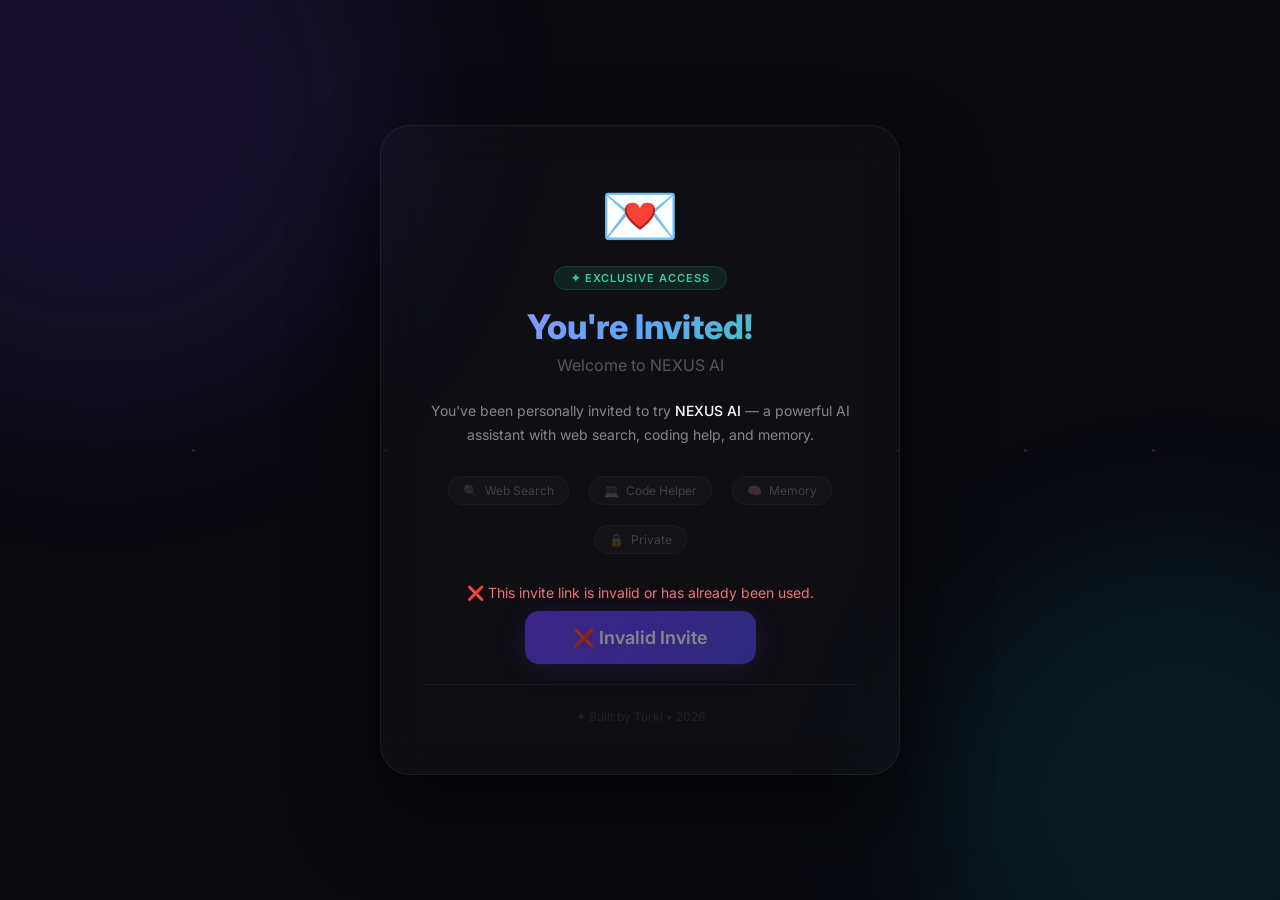
==== invite.html @ e7086a46 "Create invite.html" ====
<!DOCTYPE html>
<html lang="en">
<head>
    <meta charset="UTF-8" />
    <meta name="viewport" content="width=device-width, initial-scale=1.0" />
    <title>You're Invited!</title>
    <link href="https://fonts.googleapis.com/css2?family=Inter:wght@300;400;500;600;700;800&display=swap" rel="stylesheet" />
    <style>
        * { margin: 0; padding: 0; box-sizing: border-box; }
        body {
            font-family: 'Inter', -apple-system, sans-serif;
            background: #0a0a0f;
            color: white;
            min-height: 100vh;
            display: flex;
            align-items: center;
            justify-content: center;
            overflow: hidden;
        }
        .bg-orb {
            position: fixed;
            border-radius: 50%;
            filter: blur(80px);
            animation: orbFloat 20s ease-in-out infinite;
        }
        .bg-orb:nth-child(1) { width:600px;height:600px;background:rgba(108,60,255,0.12);top:-200px;left:-200px; }
        .bg-orb:nth-child(2) { width:500px;height:500px;background:rgba(0,212,255,0.08);bottom:-150px;right:-150px;animation-delay:-7s; }
        @keyframes orbFloat { 0%,100%{transform:translate(0,0) scale(1);} 25%{transform:translate(100px,-50px) scale(1.1);} 50%{transform:translate(-50px,100px) scale(0.9);} 75%{transform:translate(80px,50px) scale(1.05);} }
        .particle { position:fixed; width:3px; height:3px; background:rgba(167,139,250,0.2); border-radius:50%; animation:particleRise 20s infinite linear; pointer-events:none; z-index:0; }
        .particle:nth-child(1) { left:10%; animation-duration:22s; }
        .particle:nth-child(2) { left:20%; animation-duration:18s; animation-delay:2s; }
        .particle:nth-child(3) { left:30%; animation-duration:25s; animation-delay:4s; }
        .particle:nth-child(4) { left:40%; animation-duration:16s; animation-delay:1s; }
        .particle:nth-child(5) { left:50%; animation-duration:21s; animation-delay:3s; }
        .particle:nth-child(6) { left:60%; animation-duration:19s; animation-delay:5s; }
        .particle:nth-child(7) { left:70%; animation-duration:23s; animation-delay:2s; }
        .particle:nth-child(8) { left:80%; animation-duration:17s; animation-delay:4s; }
        .particle:nth-child(9) { left:90%; animation-duration:24s; animation-delay:1s; }
        .particle:nth-child(10) { left:15%; animation-duration:20s; animation-delay:3s; }
        @keyframes particleRise { 0%{transform:translateY(100vh) scale(0); opacity:0;} 10%{opacity:1;} 90%{opacity:1;} 100%{transform:translateY(-10vh) scale(1); opacity:0;} }
        .invite-container { position:relative; z-index:1; max-width:520px; width:90%; animation:floatIn 1s cubic-bezier(0.22,1,0.36,1); }
        @keyframes floatIn { 0%{opacity:0; transform:scale(0.9) translateY(30px);} 100%{opacity:1; transform:scale(1) translateY(0);} }
        .invite-card { background:rgba(255,255,255,0.02); border:1px solid rgba(255,255,255,0.06); border-radius:30px; padding:50px 40px; text-align:center; box-shadow:0 40px 80px rgba(0,0,0,0.6); backdrop-filter:blur(20px); }
        .envelope { font-size:64px; display:block; margin-bottom:12px; animation:wiggle 3s ease-in-out infinite; }
        @keyframes wiggle { 0%,100%{transform:rotate(0deg) scale(1);} 25%{transform:rotate(-5deg) scale(1.05);} 75%{transform:rotate(5deg) scale(1.05);} }
        .badge { display:inline-block; background:rgba(52,211,153,0.1); border:1px solid rgba(52,211,153,0.15); color:#34d399; font-size:11px; font-weight:600; text-transform:uppercase; letter-spacing:1px; padding:4px 16px; border-radius:20px; margin-bottom:16px; }
        .invite-card h1 { font-size:34px; font-weight:800; background:linear-gradient(135deg, #a78bfa, #60a5fa, #34d399); -webkit-background-clip:text; -webkit-text-fill-color:transparent; margin-bottom:8px; }
        .invite-card .subtitle { font-size:16px; color:rgba(255,255,255,0.3); margin-bottom:24px; }
        .invite-card .message { color:rgba(255,255,255,0.5); font-size:14px; line-height:1.7; margin-bottom:30px; }
        .invite-card .message span { color:white; font-weight:500; }
        .divider { height:1px; background:rgba(255,255,255,0.04); margin:20px 0; }
        .features { display:flex; justify-content:center; gap:20px; margin:20px 0 30px; flex-wrap:wrap; }
        .features .feat { font-size:12px; color:rgba(255,255,255,0.2); background:rgba(255,255,255,0.02); padding:6px 14px; border-radius:20px; border:1px solid rgba(255,255,255,0.03); }
        .features .feat span { margin-right:4px; }
        .btn-enter { display:inline-block; padding:16px 48px; background:linear-gradient(135deg, #6c3cff, #4f46e5); border:none; border-radius:14px; color:white; font-size:18px; font-weight:600; cursor:pointer; text-decoration:none; transition:0.3s; box-shadow:0 4px 30px rgba(108,60,255,0.25); }
        .btn-enter:hover { transform:translateY(-3px); box-shadow:0 8px 40px rgba(108,60,255,0.35); }
        .btn-enter:disabled { opacity:0.3; cursor:not-allowed; transform:none; }
        .footer { margin-top:24px; color:rgba(255,255,255,0.08); font-size:12px; }
        .invalid-msg { color:#f87171; font-size:14px; margin:10px 0; display:none; }
        .invalid-msg.show { display:block; }
        @media (max-width:480px) { .invite-card{ padding:30px 24px; } .invite-card h1{ font-size:26px; } .btn-enter{ padding:14px 32px; font-size:16px; } }
    </style>
</head>
<body>
    <div class="bg-orb"></div>
    <div class="bg-orb"></div>
    <div class="particle"></div><div class="particle"></div><div class="particle"></div>
    <div class="particle"></div><div class="particle"></div><div class="particle"></div>
    <div class="particle"></div><div class="particle"></div><div class="particle"></div>
    <div class="particle"></div>
    <div class="invite-container">
        <div class="invite-card">
            <span class="envelope">💌</span>
            <span class="badge">✦ Exclusive Access</span>
            <h1>You're Invited!</h1>
            <p class="subtitle">Welcome to NEXUS AI</p>
            <div class="message">
                You've been personally invited to try <span>NEXUS AI</span> — a powerful AI assistant with web search, coding help, and memory.
            </div>
            <div class="features">
                <div class="feat"><span>🔍</span> Web Search</div>
                <div class="feat"><span>💻</span> Code Helper</div>
                <div class="feat"><span>🧠</span> Memory</div>
                <div class="feat"><span>🔒</span> Private</div>
            </div>
            <div class="invalid-msg" id="invalidMsg">❌ This invite link is invalid or has already been used.</div>
            <a href="#" id="enterBtn" class="btn-enter">🚀 Enter NEXUS AI</a>
            <div class="divider"></div>
            <div class="footer">✦ Built by Turki • 2026</div>
        </div>
    </div>
    <script>
        // ================================================================
        // 🔗 INVITE CHECK
        // ================================================================

        const urlParams = new URLSearchParams(window.location.search);
        const inviteCode = urlParams.get('invite');
        const isInvalid = urlParams.get('invalid') === 'true';

        const enterBtn = document.getElementById('enterBtn');
        const invalidMsg = document.getElementById('invalidMsg');

        if (isInvalid || !inviteCode) {
            invalidMsg.classList.add('show');
            enterBtn.href = '#';
            enterBtn.textContent = '❌ Invalid Invite';
            enterBtn.style.opacity = '0.5';
            enterBtn.style.pointerEvents = 'none';
        } else {
            // Store invite in session so they don't need to re-enter
            sessionStorage.setItem('nexus_invite_code', inviteCode);
            sessionStorage.setItem('nexus_trusted', 'true');
            
            // Link to main app
            enterBtn.href = 'index.html';
        }

        console.log('💌 NEXUS AI Invitation Page');
        console.log(`🔑 Invite Code: ${inviteCode || 'None'}`);
    </script>
</body>
</html>
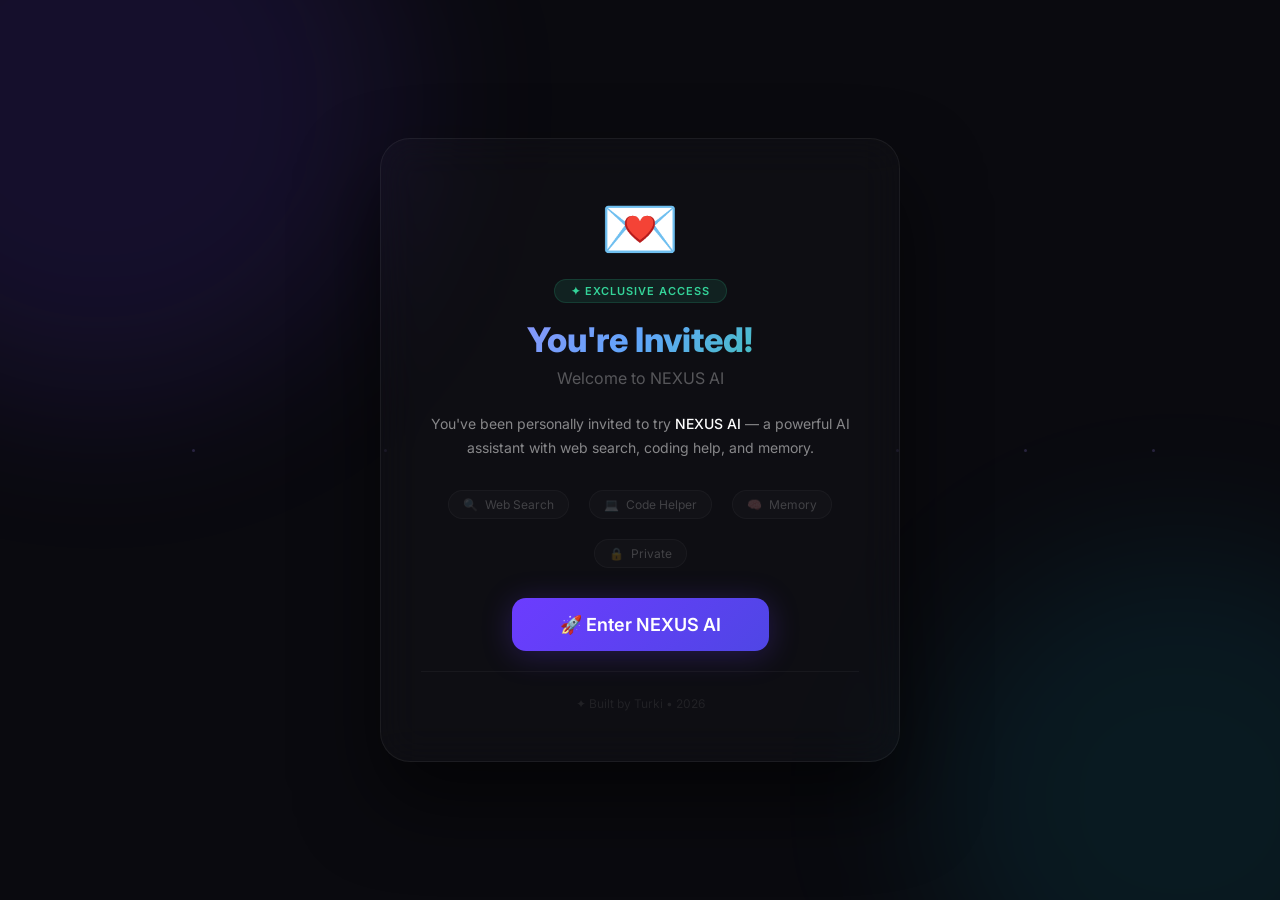
==== commit 6bb7cc51: "Update invite link and modify invite validation logic" ====
--- a/invite.html
+++ b/invite.html
@@ -84,7 +84,7 @@
                 <div class="feat"><span>🔒</span> Private</div>
             </div>
             <div class="invalid-msg" id="invalidMsg">❌ This invite link is invalid or has already been used.</div>
-            <a href="#" id="enterBtn" class="btn-enter">🚀 Enter NEXUS AI</a>
+            <a href="index.html" class="btn-enter">🚀 Enter NEXUS AI</a>
             <div class="divider"></div>
             <div class="footer">✦ Built by Turki • 2026</div>
         </div>
@@ -98,26 +98,31 @@
         const inviteCode = urlParams.get('invite');
         const isInvalid = urlParams.get('invalid') === 'true';
 
-        const enterBtn = document.getElementById('enterBtn');
+        const enterBtn = document.querySelector('.btn-enter');
         const invalidMsg = document.getElementById('invalidMsg');
 
-        if (isInvalid || !inviteCode) {
+        // Always allow access - just show the page
+        // The invite check is optional now
+        
+        // If you want to check invites, uncomment this:
+        /*
+        const storedCode = localStorage.getItem('nexus_invite_code');
+        if (inviteCode && storedCode && inviteCode === storedCode) {
+            // Valid invite
+            sessionStorage.setItem('nexus_trusted', 'true');
+            enterBtn.href = 'index.html';
+        } else if (inviteCode) {
+            // Invalid invite
             invalidMsg.classList.add('show');
             enterBtn.href = '#';
             enterBtn.textContent = '❌ Invalid Invite';
             enterBtn.style.opacity = '0.5';
             enterBtn.style.pointerEvents = 'none';
-        } else {
-            // Store invite in session so they don't need to re-enter
-            sessionStorage.setItem('nexus_invite_code', inviteCode);
-            sessionStorage.setItem('nexus_trusted', 'true');
-            
-            // Link to main app
-            enterBtn.href = 'index.html';
         }
+        */
 
         console.log('💌 NEXUS AI Invitation Page');
-        console.log(`🔑 Invite Code: ${inviteCode || 'None'}`);
+        console.log('🚀 Click Enter to access NEXUS AI');
     </script>
 </body>
 </html>
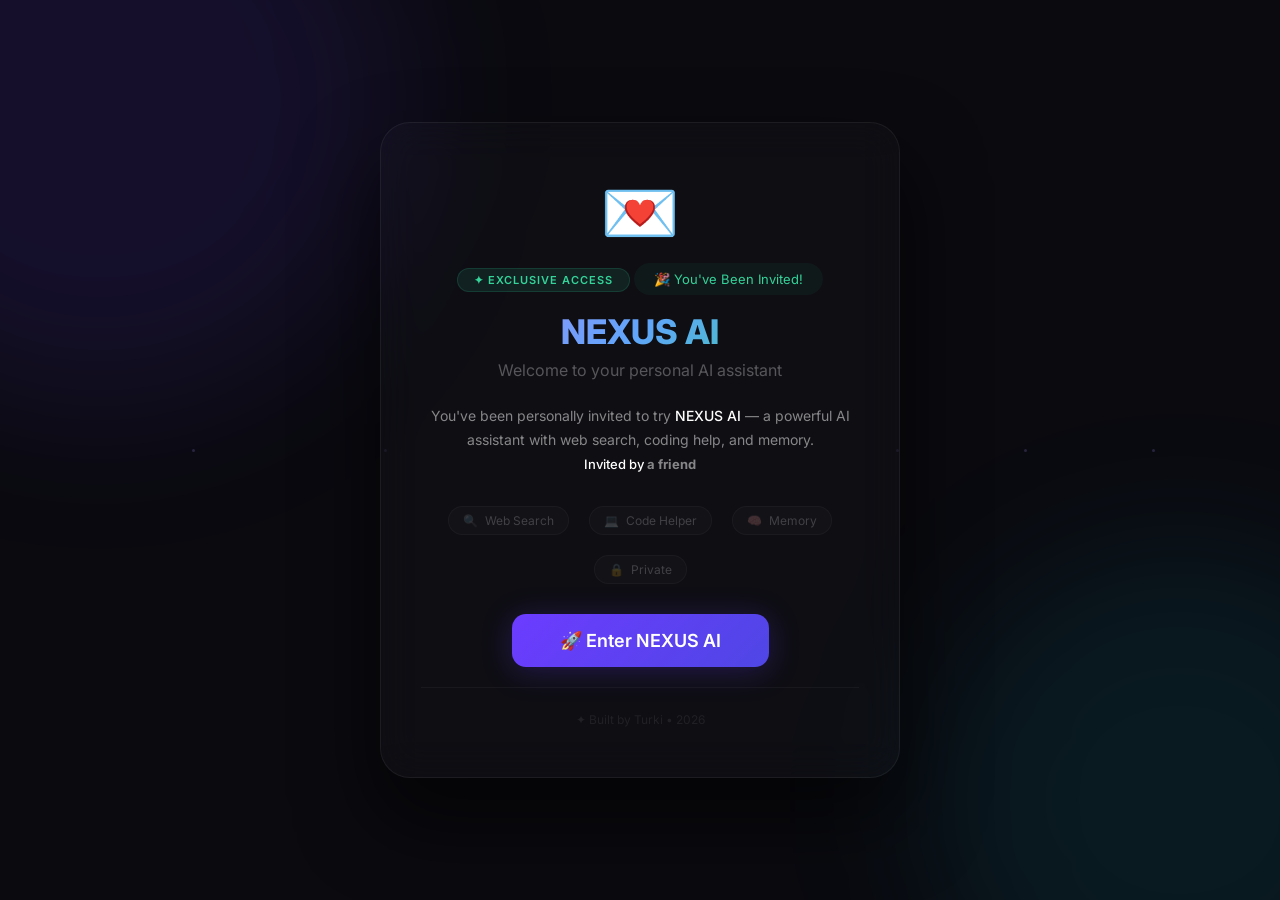
==== commit 4b29f479: "Update invite.html" ====
--- a/invite.html
+++ b/invite.html
@@ -58,6 +58,23 @@
         .footer { margin-top:24px; color:rgba(255,255,255,0.08); font-size:12px; }
         .invalid-msg { color:#f87171; font-size:14px; margin:10px 0; display:none; }
         .invalid-msg.show { display:block; }
+        .welcome-text {
+            display: inline-block;
+            background: rgba(52, 211, 153, 0.05);
+            border-radius: 20px;
+            padding: 8px 20px;
+            font-size: 13px;
+            color: #34d399;
+            margin-bottom: 16px;
+        }
+        .from-text {
+            color: rgba(255,255,255,0.2);
+            font-size: 13px;
+            margin-top: 8px;
+        }
+        .from-text strong {
+            color: rgba(255,255,255,0.5);
+        }
         @media (max-width:480px) { .invite-card{ padding:30px 24px; } .invite-card h1{ font-size:26px; } .btn-enter{ padding:14px 32px; font-size:16px; } }
     </style>
 </head>
@@ -72,19 +89,27 @@
         <div class="invite-card">
             <span class="envelope">💌</span>
             <span class="badge">✦ Exclusive Access</span>
-            <h1>You're Invited!</h1>
-            <p class="subtitle">Welcome to NEXUS AI</p>
+            
+            <div class="welcome-text">🎉 You've Been Invited!</div>
+            
+            <h1>NEXUS AI</h1>
+            <p class="subtitle">Welcome to your personal AI assistant</p>
+            
             <div class="message">
-                You've been personally invited to try <span>NEXUS AI</span> — a powerful AI assistant with web search, coding help, and memory.
+                You've been personally invited to try <span>NEXUS AI</span> — a powerful AI assistant with web search, coding help, and memory.<br>
+                <span class="from-text">Invited by <strong id="invitedBy">a friend</strong></span>
             </div>
+            
             <div class="features">
                 <div class="feat"><span>🔍</span> Web Search</div>
                 <div class="feat"><span>💻</span> Code Helper</div>
                 <div class="feat"><span>🧠</span> Memory</div>
                 <div class="feat"><span>🔒</span> Private</div>
             </div>
+            
             <div class="invalid-msg" id="invalidMsg">❌ This invite link is invalid or has already been used.</div>
-            <a href="index.html" class="btn-enter">🚀 Enter NEXUS AI</a>
+            <a href="index.html" class="btn-enter" id="enterBtn">🚀 Enter NEXUS AI</a>
+            
             <div class="divider"></div>
             <div class="footer">✦ Built by Turki • 2026</div>
         </div>
@@ -96,32 +121,48 @@
 
         const urlParams = new URLSearchParams(window.location.search);
         const inviteCode = urlParams.get('invite');
-        const isInvalid = urlParams.get('invalid') === 'true';
+        const invalidMsg = document.getElementById('invalidMsg');
+        const enterBtn = document.getElementById('enterBtn');
 
-        const enterBtn = document.querySelector('.btn-enter');
-        const invalidMsg = document.getElementById('invalidMsg');
+        // Get the inviter's name from URL or use default
+        const inviterName = urlParams.get('from') || 'a friend';
+        document.getElementById('invitedBy').textContent = inviterName;
 
-        // Always allow access - just show the page
-        // The invite check is optional now
+        // Check if invite code is valid
+        const storedCode = localStorage.getItem('nexus_invite_code');
         
-        // If you want to check invites, uncomment this:
-        /*
-        const storedCode = localStorage.getItem('nexus_invite_code');
-        if (inviteCode && storedCode && inviteCode === storedCode) {
-            // Valid invite
-            sessionStorage.setItem('nexus_trusted', 'true');
+        if (inviteCode) {
+            // If there's a code in URL, check it
+            if (storedCode && inviteCode === storedCode) {
+                // Valid invite
+                sessionStorage.setItem('nexus_trusted', 'true');
+                sessionStorage.setItem('nexus_invite_code', inviteCode);
+                enterBtn.href = 'index.html';
+                enterBtn.textContent = '🚀 Enter NEXUS AI';
+            } else if (/^[A-Z0-9]{8}$/.test(inviteCode)) {
+                // Valid format - auto-accept
+                localStorage.setItem('nexus_invite_code', inviteCode);
+                sessionStorage.setItem('nexus_trusted', 'true');
+                sessionStorage.setItem('nexus_invite_code', inviteCode);
+                enterBtn.href = 'index.html';
+                enterBtn.textContent = '🚀 Enter NEXUS AI';
+            } else {
+                // Invalid code
+                invalidMsg.classList.add('show');
+                enterBtn.href = '#';
+                enterBtn.textContent = '❌ Invalid Invite';
+                enterBtn.style.opacity = '0.5';
+                enterBtn.style.pointerEvents = 'none';
+            }
+        } else {
+            // No code in URL - still let them in (open access mode)
             enterBtn.href = 'index.html';
-        } else if (inviteCode) {
-            // Invalid invite
-            invalidMsg.classList.add('show');
-            enterBtn.href = '#';
-            enterBtn.textContent = '❌ Invalid Invite';
-            enterBtn.style.opacity = '0.5';
-            enterBtn.style.pointerEvents = 'none';
+            enterBtn.textContent = '🚀 Enter NEXUS AI';
         }
-        */
 
         console.log('💌 NEXUS AI Invitation Page');
+        console.log(`👤 Invited by: ${inviterName}`);
+        console.log(`🔑 Invite Code: ${inviteCode || 'None'}`);
         console.log('🚀 Click Enter to access NEXUS AI');
     </script>
 </body>
